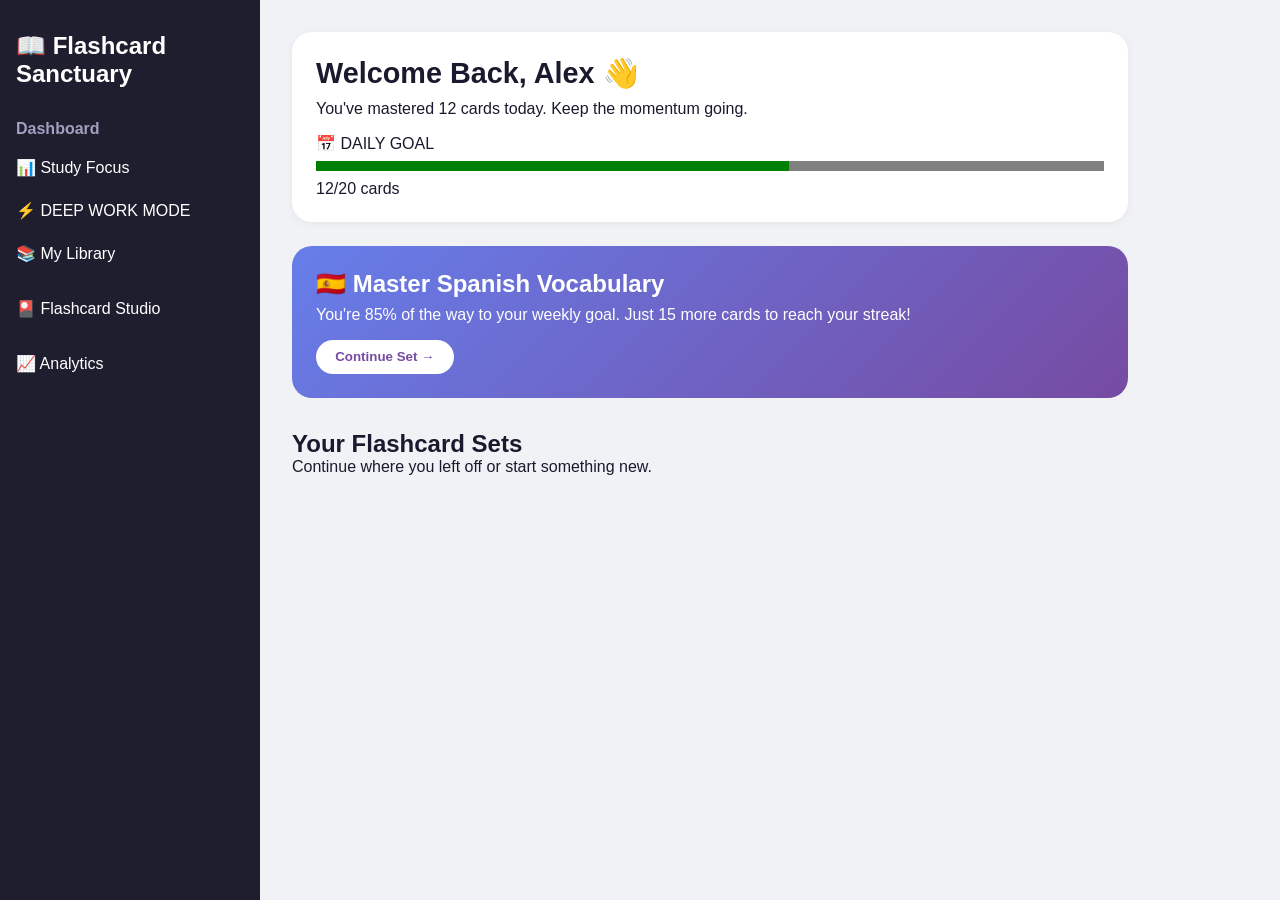
==== index.html @ 515d5dd2 "update" ====
<!DOCTYPE html>
<html lang="en">
<head>
    <meta charset="UTF-8">
    <meta name="viewport" content="width=device-width, initial-scale=1.0">
    <title>Flashcard Sanctuary - Dashboard</title>
    <link rel="stylesheet" href="style.css">
</head>
<body>

<!-- Hamburger Button -->
<div class="hamburger" id="hamburger">
    <span></span>
    <span></span>
    <span></span>
</div>

<div class="dashboard-container">
    <!-- Sidebar -->
    <div class="sidebar" id="sidebar">
        <div class="close-btn" id="closeBtn">✕</div>
        <h2>📖 Flashcard Sanctuary</h2>
        <nav>
            <p><strong>Dashboard</strong></p>
            <ul>
                <li>📊 Study Focus</li>
                <li>⚡ DEEP WORK MODE</li>
                <li>📚 My Library</li>
                <li><a href="studio.html" class="sidebar-link">🎴 Flashcard Studio</a></li>
                <li>📈 Analytics</li>
            </ul>
        </nav>
    </div>

    <!-- Main Content -->
    <div class="main-content">
        <div class="welcome-card">
            <h1>Welcome Back, Alex 👋</h1>
            <p>You've mastered 12 cards today. Keep the momentum going.</p>
            <div class="daily-goal">
                <span>📅 DAILY GOAL</span>
                <progress value="12" max="20"></progress>
                <span>12/20 cards</span>
            </div>
        </div>

        <div class="master-card">
            <h2>🇪🇸 Master Spanish Vocabulary</h2>
            <p>You're 85% of the way to your weekly goal. Just 15 more cards to reach your streak!</p>
            <button class="continue-btn">Continue Set →</button>
        </div>

        <h2>Your Flashcard Sets</h2>
        <p>Continue where you left off or start something new.</p>

        <div class="sets-container" id="setsContainer"></div>
    </div>
</div>

<!-- Split JavaScript files -->
<script src="js/common.js"></script>
<script src="js/dashboard.js"></script>
</body>
</html>
---- style.css ----
* {
    margin: 0;
    padding: 0;
    box-sizing: border-box;
}

body {
    font-family: 'Segoe UI', Tahoma, Geneva, Verdana, sans-serif;
    background: #f0f2f5;
    color: #1a1a2e;
    overflow-x: hidden;
}

.dashboard-container {
    display: flex;
    min-height: 100vh;
}

/* Sidebar links */
.sidebar-link {
    color: white;
    text-decoration: none;
    display: block;
    padding: 0.75rem 0;
}

.sidebar-link:hover {
    color: #a0a0c0;
}

/* Hamburger Menu Icon */
.hamburger {
    display: none;
    position: fixed;
    top: 20px;
    left: 20px;
    width: 35px;
    height: 30px;
    cursor: pointer;
    z-index: 1001;
    flex-direction: column;
    justify-content: space-between;
}

.hamburger span {
    display: block;
    width: 100%;
    height: 4px;
    background-color: #1e1e2f;
    border-radius: 2px;
}

/* Sidebar - Desktop visible */
.sidebar {
    width: 260px;
    background: #1e1e2f;
    color: white;
    padding: 2rem 1rem;
    min-height: 100vh;
    position: sticky;
    top: 0;
    overflow-y: auto;
}

.close-btn {
    display: none; /* Hidden on desktop */
}

.sidebar h2 {
    font-size: 1.5rem;
    margin-bottom: 2rem;
}

.sidebar nav p {
    color: #a0a0c0;
    margin-top: 1rem;
}

.sidebar ul {
    list-style: none;
    margin-top: 0.5rem;
}

.sidebar li {
    padding: 0.75rem 0;
    cursor: pointer;
    border-radius: 8px;
    transition: background 0.2s;
    list-style: none;
}

.sidebar li:hover {
    background: #2d2d44;
    padding-left: 0.5rem;
}

/* Main Content */
.main-content {
    flex: 1;
    max-width: 900px;
    padding: 2rem;
}

.welcome-card {
    background: white;
    border-radius: 20px;
    padding: 1.5rem;
    box-shadow: 0 2px 8px rgba(0,0,0,0.05);
    margin-bottom: 1.5rem;
}

.welcome-card h1 {
    font-size: 1.8rem;
    margin-bottom: 10px;
}

.daily-goal {
    margin-top: 1rem;
}

.daily-goal progress {
    width: 100%;
    height: 10px;
    border-radius: 5px;
    margin: 0.5rem 0;
}

.master-card {
    background: linear-gradient(135deg, #667eea 0%, #764ba2 100%);
    color: white;
    border-radius: 20px;
    padding: 1.5rem;
    margin-bottom: 2rem;
}

.master-card h2 {
    margin-bottom: 0.5rem;
}

.continue-btn {
    background: white;
    color: #764ba2;
    border: none;
    padding: 0.6rem 1.2rem;
    border-radius: 30px;
    margin-top: 1rem;
    font-weight: bold;
    cursor: pointer;
}

.sets-container {
    display: flex;
    flex-direction: column;
    gap: 1rem;
    margin-top: 1rem;
}

.set-card {
    background: white;
    border-radius: 16px;
    padding: 1.2rem;
    box-shadow: 0 2px 6px rgba(0,0,0,0.05);
}

.set-card h3 {
    margin-bottom: 0.3rem;
}

.set-card p {
    color: #555;
    font-size: 0.9rem;
    margin: 0.5rem 0;
}

.study-btn {
    background: #1e1e2f;
    color: white;
    border: none;
    padding: 0.5rem 1rem;
    border-radius: 25px;
    margin-top: 0.5rem;
    cursor: pointer;
}

.study-btn:hover {
    background: #33334f;
}

button,
.study-btn,
.continue-btn,
.add-card-btn,
.save-set-btn,
.delete-card,
.delete-set,
.close-btn,
.hamburger {
    cursor: pointer;
}

/* For hamburger menu - keep pointer visible for usability */
.hamburger:hover {
    cursor: pointer;
}

/* For sidebar links - keep pointer */
.sidebar li:hover,
.sidebar-link:hover {
    cursor: pointer;
}

/* ========== MOBILE RESPONSIVE (≤768px) ========== */
@media (max-width: 768px) {
    .hamburger {
        display: flex;
    }

    .dashboard-container {
        display: block;
    }

    /* Sidebar becomes hidden overlay on mobile */
    .sidebar {
        position: fixed;
        top: 0;
        left: -280px;
        width: 280px;
        height: 100%;
        z-index: 1000;
        transition: left 0.3s ease;
        padding-top: 60px;
    }

    .sidebar.open {
        left: 0;
    }

    .close-btn {
        display: block;
        position: absolute;
        top: 15px;
        right: 20px;
        font-size: 28px;
        cursor: pointer;
        color: white;
        background: none;
        border: none;
    }

    .close-btn:hover {
        color: #ff6b6b;
    }

    .main-content {
        padding: 1rem;
        margin-top: 60px;
        max-width: 100%;
    }

    .welcome-card h1 {
        font-size: 1.4rem;
    }

    .master-card h2 {
        font-size: 1.2rem;
    }
}
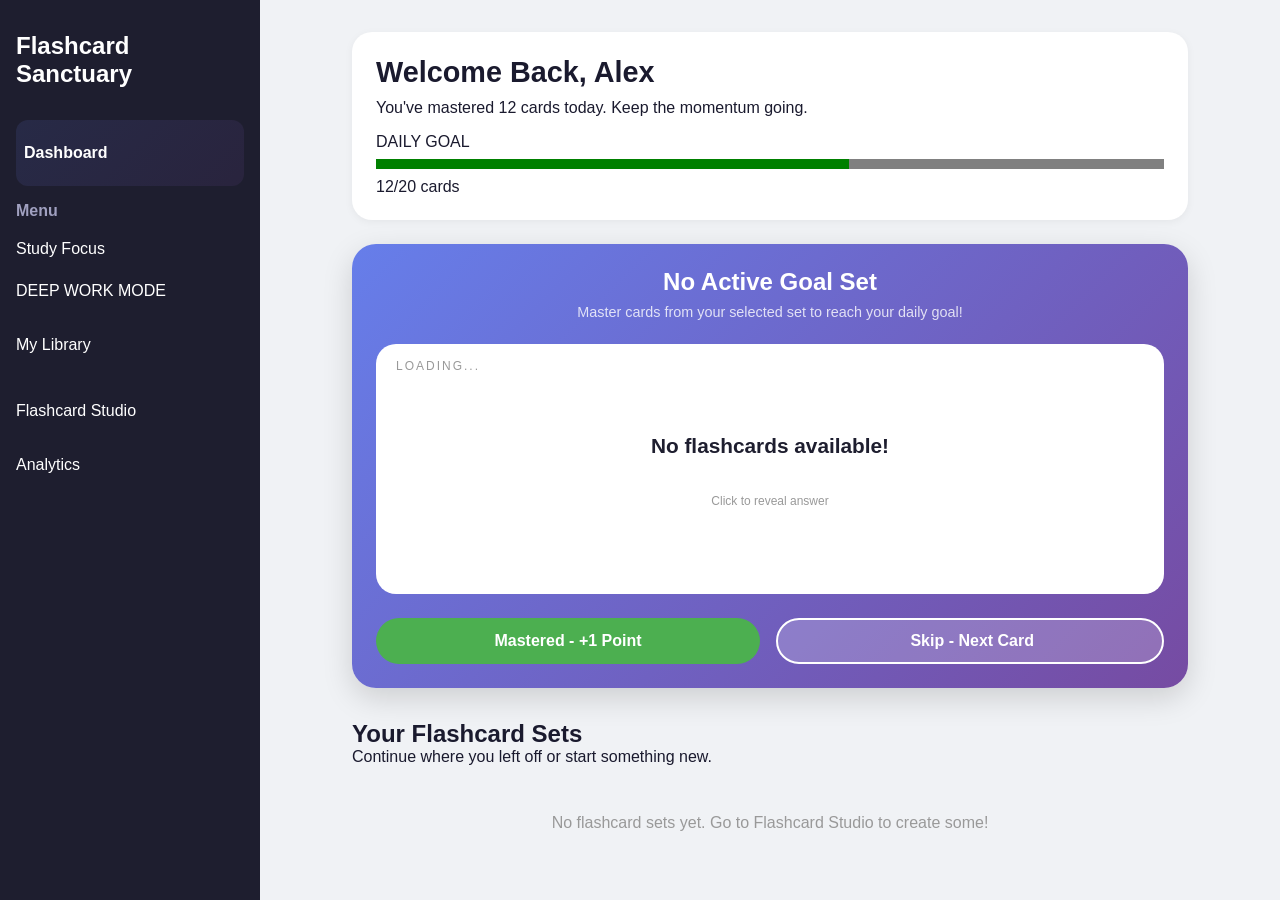
==== commit e41999d7: "add something good" ====
--- a/index.html
+++ b/index.html
@@ -4,7 +4,8 @@
     <meta charset="UTF-8">
     <meta name="viewport" content="width=device-width, initial-scale=1.0">
     <title>Flashcard Sanctuary - Dashboard</title>
-    <link rel="stylesheet" href="style.css">
+    <link rel="stylesheet" href="css/common.css">
+    <link rel="stylesheet" href="css/dashboard.css">
 </head>
 <body>
 
@@ -15,39 +16,42 @@
     <span></span>
 </div>
 
+<!-- Dashboard Container (wraps sidebar + content) -->
 <div class="dashboard-container">
-    <!-- Sidebar -->
-    <div class="sidebar" id="sidebar">
-        <div class="close-btn" id="closeBtn">✕</div>
-        <h2>📖 Flashcard Sanctuary</h2>
-        <nav>
-            <p><strong>Dashboard</strong></p>
-            <ul>
-                <li>📊 Study Focus</li>
-                <li>⚡ DEEP WORK MODE</li>
-                <li>📚 My Library</li>
-                <li><a href="studio.html" class="sidebar-link">🎴 Flashcard Studio</a></li>
-                <li>📈 Analytics</li>
-            </ul>
-        </nav>
-    </div>
+    <!-- Sidebar will be loaded here by JavaScript -->
 
     <!-- Main Content -->
     <div class="main-content">
         <div class="welcome-card">
-            <h1>Welcome Back, Alex 👋</h1>
+            <h1>Welcome Back, Alex </h1>
             <p>You've mastered 12 cards today. Keep the momentum going.</p>
             <div class="daily-goal">
-                <span>📅 DAILY GOAL</span>
-                <progress value="12" max="20"></progress>
-                <span>12/20 cards</span>
+                <span> DAILY GOAL</span>
+                <progress id="dailyProgress" value="12" max="20"></progress>
+                <span id="dailyProgressText">12/20 cards</span>
             </div>
         </div>
 
-        <div class="master-card">
-            <h2>🇪🇸 Master Spanish Vocabulary</h2>
-            <p>You're 85% of the way to your weekly goal. Just 15 more cards to reach your streak!</p>
-            <button class="continue-btn">Continue Set →</button>
+        <!-- Goal Flashcard Section -->
+        <div class="goal-flashcard-section">
+            <div class="goal-header">
+                <h2> Goal: Loading...</h2>
+                <p>Master cards from your selected set to reach your daily goal!</p>
+            </div>
+
+            <div class="goal-flashcard" id="goalFlashcard" onclick="flipGoalCard()">
+                <div class="goal-card-label" id="goalCardLabel"> Loading...</div>
+                <div class="goal-card-content">
+                    <div class="goal-question" id="goalQuestion">Loading...</div>
+                    <div class="goal-answer" id="goalAnswer"></div>
+                </div>
+                <div class="goal-flip-hint" id="goalFlipHint"> Click to reveal answer </div>
+            </div>
+
+            <div class="goal-actions">
+                <button class="goal-mastered-btn" onclick="markGoalMastered()"> Mastered - +1 Point</button>
+                <button class="goal-skip-btn" onclick="skipGoalCard()">️ Skip - Next Card</button>
+            </div>
         </div>
 
         <h2>Your Flashcard Sets</h2>
@@ -57,7 +61,6 @@
     </div>
 </div>
 
-<!-- Split JavaScript files -->
 <script src="js/common.js"></script>
 <script src="js/dashboard.js"></script>
 </body>
--- a/css/common.css
+++ b/css/common.css
@@ -0,0 +1,240 @@
+/* ========== COMMON STYLES (shared across all pages) ========== */
+
+* {
+    margin: 0;
+    padding: 0;
+    box-sizing: border-box;
+}
+
+body {
+    font-family: 'Segoe UI', Tahoma, Geneva, Verdana, sans-serif;
+    background: #f0f2f5;
+    color: #1a1a2e;
+    overflow-x: hidden;
+}
+
+/* ========== DASHBOARD CONTAINER (flex layout) ========== */
+.dashboard-container {
+    display: flex;
+    min-height: 100vh;
+    width: 100%;
+}
+
+/* ========== SIDEBAR STYLES ========== */
+
+/* Sidebar - Desktop visible */
+.sidebar {
+    width: 260px;
+    background: #1e1e2f;
+    color: white;
+    padding: 2rem 1rem;
+    min-height: 100vh;
+    position: sticky;
+    top: 0;
+    overflow-y: auto;
+    flex-shrink: 0;
+    scrollbar-width: none;
+    -ms-overflow-style: none;
+}
+
+.sidebar::-webkit-scrollbar {
+    display: none;
+}
+
+/* Sidebar links */
+.sidebar-link {
+    color: white;
+    text-decoration: none;
+    display: block;
+    padding: 0.75rem 0;
+}
+
+.sidebar-link:hover {
+    color: #a0a0c0;
+}
+
+/* Main menu / Home button highlight */
+.sidebar .main-menu {
+    background: linear-gradient(135deg, #667eea20 0%, #764ba220 100%);
+    border-radius: 12px;
+    margin: 0.5rem 0;
+    padding-left: 0.5rem;
+}
+
+.sidebar .main-menu:hover {
+    background: linear-gradient(135deg, #667eea40 0%, #764ba240 100%);
+}
+
+.sidebar .main-menu a {
+    color: #fff;
+    font-weight: bold;
+}
+
+/* Sidebar navigation */
+.sidebar h2 {
+    font-size: 1.5rem;
+    margin-bottom: 2rem;
+}
+
+.sidebar nav p {
+    color: #a0a0c0;
+    margin-top: 1rem;
+}
+
+.sidebar ul {
+    list-style: none;
+    margin-top: 0.5rem;
+}
+
+.sidebar li {
+    padding: 0.75rem 0;
+    cursor: pointer;
+    border-radius: 8px;
+    transition: background 0.2s;
+    list-style: none;
+}
+
+.sidebar li:hover {
+    background: #2d2d44;
+    padding-left: 0.5rem;
+}
+
+/* Icon spacing */
+.sidebar li i {
+    margin-right: 8px;
+}
+
+/* Close button - hidden on desktop */
+.close-btn {
+    display: none;
+}
+
+/* ========== HAMBURGER MENU (mobile) ========== */
+.hamburger {
+    display: none;
+    position: fixed;
+    top: 20px;
+    left: 20px;
+    width: 35px;
+    height: 30px;
+    cursor: pointer;
+    z-index: 1001;
+    flex-direction: column;
+    justify-content: space-between;
+}
+
+.hamburger span {
+    display: block;
+    width: 100%;
+    height: 4px;
+    background-color: #1e1e2f;
+    border-radius: 2px;
+}
+
+/* ========== MAIN CONTENT ========== */
+.main-content {
+    flex: 1;
+    max-width: 900px;
+    padding: 2rem;
+}
+
+/* ========== BACK BUTTON (shared) ========== */
+.back-btn {
+    background: #1e1e2f;
+    color: white;
+    padding: 10px 20px;
+    border-radius: 8px;
+    text-decoration: none;
+    display: inline-block;
+    transition: background 0.2s;
+}
+
+.back-btn:hover {
+    background: #2d2d44;
+}
+
+/* ========== BUTTON CURSOR STYLES ========== */
+button,
+.study-btn,
+.continue-btn,
+.add-card-btn,
+.save-set-btn,
+.delete-card,
+.delete-set,
+.close-btn,
+.hamburger {
+    cursor: pointer;
+}
+
+.hamburger:hover {
+    cursor: pointer;
+}
+
+.sidebar li:hover,
+.sidebar-link:hover {
+    cursor: pointer;
+}
+
+/* ========== MOBILE RESPONSIVE (≤768px) ========== */
+@media (max-width: 768px) {
+    /* Show hamburger button */
+    .hamburger {
+        display: flex;
+    }
+
+    /* Sidebar becomes hidden overlay on mobile */
+    .sidebar {
+        position: fixed;
+        top: 0;
+        left: -280px;
+        width: 280px;
+        height: 100%;
+        z-index: 1000;
+        transition: left 0.3s ease;
+        padding-top: 60px;
+        background: #1e1e2f;
+    }
+
+    .sidebar.open {
+        left: 0;
+    }
+
+    /* Show close button on mobile */
+    .close-btn {
+        display: block;
+        position: absolute;
+        top: 15px;
+        right: 20px;
+        font-size: 28px;
+        cursor: pointer;
+        color: white;
+        background: none;
+        border: none;
+    }
+
+    .close-btn:hover {
+        color: #ff6b6b;
+    }
+
+    /* Main content adjustments for mobile */
+    .dashboard-container {
+        display: block;
+    }
+
+    .main-content {
+        padding: 1rem;
+        margin-top: 60px;
+        max-width: 100%;
+    }
+}
+
+/* ========== EXTRA SMALL DEVICES (≤480px) ========== */
+@media (max-width: 480px) {
+    .main-content {
+        padding: 0.8rem;
+    }
+
+    .sidebar {
+        width: 260px;
+    }
+}
--- a/css/dashboard.css
+++ b/css/dashboard.css
@@ -0,0 +1,357 @@
+/* ========== DASHBOARD-SPECIFIC STYLES ========== */
+
+/* Main Content - centered */
+.main-content {
+    flex: 1;
+    max-width: 900px;
+    margin: 0 auto;
+    padding: 2rem;
+    width: 100%;
+}
+
+/* Welcome Card */
+.welcome-card {
+    background: white;
+    border-radius: 20px;
+    padding: 1.5rem;
+    box-shadow: 0 2px 8px rgba(0,0,0,0.05);
+    margin-bottom: 1.5rem;
+}
+
+.welcome-card h1 {
+    font-size: 1.8rem;
+    margin-bottom: 10px;
+}
+
+/* Daily Goal Progress */
+.daily-goal {
+    margin-top: 1rem;
+}
+
+.daily-goal progress {
+    width: 100%;
+    height: 10px;
+    border-radius: 5px;
+    margin: 0.5rem 0;
+}
+
+/* ========== GOAL FLASHCARD SECTION ========== */
+
+.goal-flashcard-section {
+    background: linear-gradient(135deg, #667eea 0%, #764ba2 100%);
+    border-radius: 24px;
+    padding: 1.5rem;
+    margin-bottom: 2rem;
+    box-shadow: 0 10px 30px rgba(0,0,0,0.15);
+}
+
+.goal-header {
+    text-align: center;
+    margin-bottom: 1.5rem;
+}
+
+.goal-header h2 {
+    color: white;
+    font-size: 1.5rem;
+    margin-bottom: 0.5rem;
+}
+
+.goal-header p {
+    color: rgba(255,255,255,0.8);
+    font-size: 0.9rem;
+}
+
+/* Goal Flashcard */
+.goal-flashcard {
+    background: white;
+    border-radius: 20px;
+    padding: 2rem;
+    text-align: center;
+    cursor: pointer;
+    transition: transform 0.3s ease, box-shadow 0.3s ease;
+    min-height: 250px;
+    display: flex;
+    flex-direction: column;
+    justify-content: center;
+    position: relative;
+    margin-bottom: 1.5rem;
+}
+
+.goal-flashcard:hover {
+    transform: translateY(-3px);
+    box-shadow: 0 10px 25px rgba(0,0,0,0.2);
+}
+
+.goal-card-label {
+    position: absolute;
+    top: 15px;
+    left: 20px;
+    font-size: 0.75rem;
+    color: #999;
+    text-transform: uppercase;
+    letter-spacing: 2px;
+}
+
+.goal-card-content {
+    font-size: 1.3rem;
+    line-height: 1.6;
+    color: #1e1e2f;
+}
+
+.goal-question {
+    font-weight: 600;
+    margin-bottom: 1rem;
+}
+
+.goal-answer {
+    display: none;
+    margin-top: 1rem;
+    padding-top: 1rem;
+    border-top: 2px solid #e0e0e0;
+    color: #667eea;
+    font-weight: normal;
+    animation: fadeIn 0.3s ease;
+}
+
+.goal-flashcard.show-answer .goal-question {
+    font-weight: normal;
+    color: #666;
+}
+
+.goal-flashcard.show-answer .goal-answer {
+    display: block;
+}
+
+.goal-flip-hint {
+    margin-top: 1rem;
+    font-size: 0.75rem;
+    color: #999;
+}
+
+/* Goal Action Buttons */
+.goal-actions {
+    display: flex;
+    gap: 1rem;
+    justify-content: center;
+    flex-wrap: wrap;
+}
+
+.goal-mastered-btn {
+    background: #4caf50;
+    color: white;
+    border: none;
+    padding: 12px 24px;
+    border-radius: 40px;
+    font-size: 1rem;
+    font-weight: bold;
+    cursor: pointer;
+    transition: all 0.2s;
+    flex: 1;
+    min-width: 180px;
+}
+
+.goal-mastered-btn:hover {
+    background: #45a049;
+    transform: scale(1.02);
+}
+
+.goal-skip-btn {
+    background: rgba(255,255,255,0.2);
+    color: white;
+    border: 2px solid white;
+    padding: 12px 24px;
+    border-radius: 40px;
+    font-size: 1rem;
+    font-weight: bold;
+    cursor: pointer;
+    transition: all 0.2s;
+    flex: 1;
+    min-width: 180px;
+}
+
+.goal-skip-btn:hover {
+    background: rgba(255,255,255,0.3);
+    transform: scale(1.02);
+}
+
+/* Goal completion animation */
+@keyframes goalComplete {
+    0% { transform: scale(1); }
+    50% { transform: scale(1.05); background: #4caf50; }
+    100% { transform: scale(1); }
+}
+
+.goal-complete-animation {
+    animation: goalComplete 0.5s ease;
+}
+
+@media (max-width: 768px) {
+    .goal-flashcard {
+        padding: 1.5rem;
+        min-height: 200px;
+    }
+
+    .goal-card-content {
+        font-size: 1rem;
+    }
+
+    .goal-mastered-btn,
+    .goal-skip-btn {
+        padding: 10px 16px;
+        font-size: 0.9rem;
+        min-width: 140px;
+    }
+}
+
+/* Set as Goal Button */
+.set-goal-btn {
+    background: linear-gradient(135deg, #667eea, #764ba2);
+    color: white;
+    border: none;
+    padding: 0.5rem 1rem;
+    border-radius: 25px;
+    cursor: pointer;
+    font-weight: bold;
+    transition: all 0.2s;
+}
+
+.set-goal-btn:hover {
+    transform: translateY(-2px);
+    box-shadow: 0 4px 12px rgba(102, 126, 234, 0.4);
+}
+
+/* Master Card (Spanish Vocabulary) */
+.master-card {
+    background: linear-gradient(135deg, #667eea 0%, #764ba2 100%);
+    color: white;
+    border-radius: 20px;
+    padding: 1.5rem;
+    margin-bottom: 2rem;
+}
+
+.master-card h2 {
+    margin-bottom: 0.5rem;
+}
+
+.continue-btn {
+    background: white;
+    color: #764ba2;
+    border: none;
+    padding: 0.6rem 1.2rem;
+    border-radius: 30px;
+    margin-top: 1rem;
+    font-weight: bold;
+    cursor: pointer;
+    transition: background 0.2s;
+}
+
+.continue-btn:hover {
+    background: #f0f0f0;
+}
+
+/* Flashcard Sets Container */
+.sets-container {
+    display: flex;
+    flex-direction: column;
+    gap: 1rem;
+    margin-top: 1rem;
+}
+
+/* Individual Set Card */
+.set-card {
+    background: white;
+    border-radius: 16px;
+    padding: 1.2rem;
+    box-shadow: 0 2px 6px rgba(0,0,0,0.05);
+    transition: transform 0.2s, box-shadow 0.2s;
+}
+
+.set-card:hover {
+    transform: translateY(-2px);
+    box-shadow: 0 4px 12px rgba(0,0,0,0.1);
+}
+
+.set-card h3 {
+    margin-bottom: 0.3rem;
+}
+
+.set-card p {
+    color: #555;
+    font-size: 0.9rem;
+    margin: 0.5rem 0;
+}
+
+/* Recent Set Badge */
+.recent-set {
+    position: relative;
+    border: 2px solid #667eea;
+    background: linear-gradient(135deg, #ffffff 0%, #f8f9ff 100%);
+}
+
+.recent-badge {
+    position: absolute;
+    top: -12px;
+    right: 20px;
+    background: linear-gradient(135deg, #667eea, #764ba2);
+    color: white;
+    padding: 4px 12px;
+    border-radius: 20px;
+    font-size: 12px;
+    font-weight: bold;
+    letter-spacing: 1px;
+}
+
+/* Study Button */
+.study-btn {
+    background: #1e1e2f;
+    color: white;
+    border: none;
+    padding: 0.5rem 1rem;
+    border-radius: 25px;
+    margin-top: 0.5rem;
+    cursor: pointer;
+    transition: background 0.2s;
+}
+
+.study-btn:hover {
+    background: #33334f;
+}
+
+/* View All Link */
+.view-all-container {
+    margin-top: 1rem;
+    text-align: center;
+}
+
+.view-all-link {
+    display: inline-block;
+    background: #1e1e2f;
+    color: white;
+    padding: 10px 24px;
+    border-radius: 30px;
+    text-decoration: none;
+    font-weight: bold;
+    transition: all 0.2s;
+}
+
+.view-all-link:hover {
+    background: #2d2d44;
+    transform: translateY(-2px);
+}
+
+/* Mobile Responsive */
+@media (max-width: 768px) {
+    .main-content {
+        padding: 1rem;
+        margin-top: 60px;
+        max-width: 100%;
+    }
+
+    .welcome-card h1 {
+        font-size: 1.4rem;
+    }
+
+    .master-card h2 {
+        font-size: 1.2rem;
+    }
+}
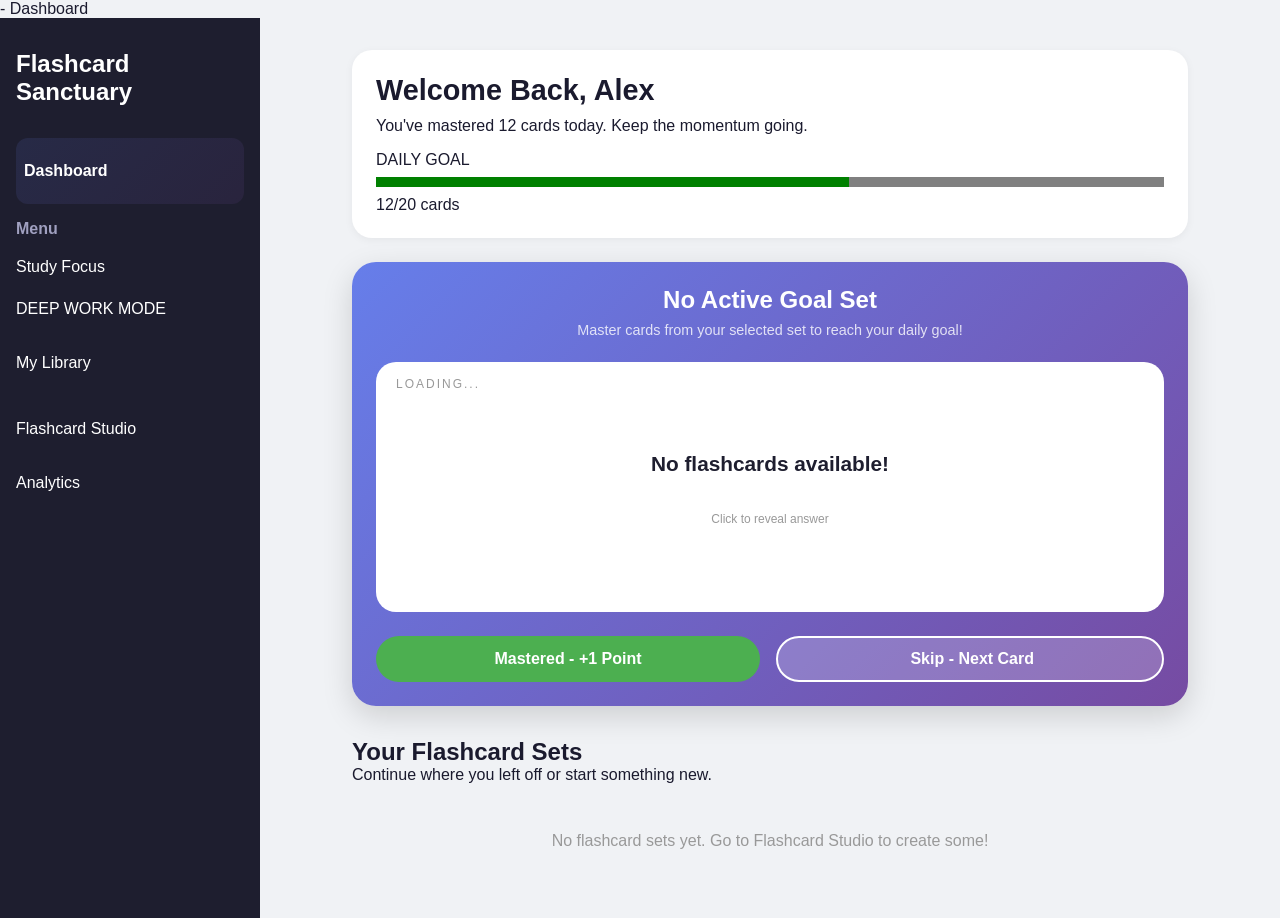
==== commit e9d60650: "Update index.html" ====
--- a/index.html
+++ b/index.html
@@ -3,7 +3,7 @@
 <head>
     <meta charset="UTF-8">
     <meta name="viewport" content="width=device-width, initial-scale=1.0">
-    <title>Flashcard Sanctuary - Dashboard</title>
+    <title> Holo Study </title> - Dashboard</title>
     <link rel="stylesheet" href="css/common.css">
     <link rel="stylesheet" href="css/dashboard.css">
 </head>
@@ -64,4 +64,4 @@
 <script src="js/common.js"></script>
 <script src="js/dashboard.js"></script>
 </body>
-</html>+</html>
